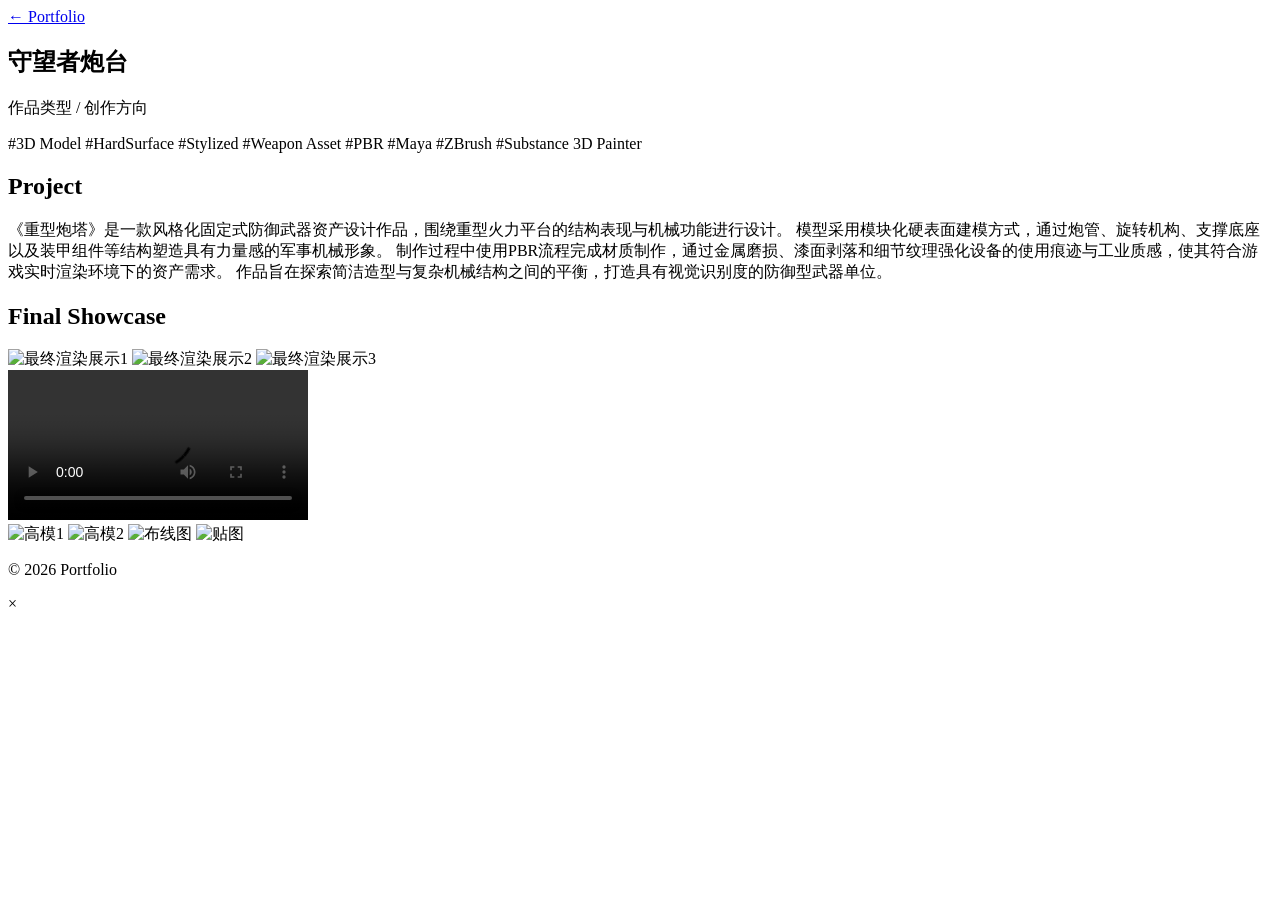
==== works/scene02.html @ 7ff1307a "Add files via upload" ====
<!DOCTYPE html>

<html lang="zh-CN">


<head>


<meta charset="UTF-8">


<meta name="viewport" content="width=device-width, initial-scale=1.0">


<!--
网页标题

修改为当前作品名称

例如：
Snow Spirit | Portfolio

-->

<title>
守望者炮台 | Portfolio
</title>



<!--
作品页独立样式

路径不要修改

-->

<link rel="stylesheet" href="../css/project.css">

<script src="../js/project.js"></script>


</head>



<body>



<!-- ==========================
顶部导航
========================== -->


<header class="work-header">


<a href="../index.html">

← Portfolio

</a>


</header>







<!-- ==========================
作品信息
========================== -->


<section class="project-info">



<!--

作品名称

修改这里

-->

<h1>

守望者炮台

</h1>




<!--

一句话介绍

例如：

Stylized Character Design

Steam Punk Hard Surface Asset

UE5 Environment Design

-->

<p class="subtitle">

作品类型 / 创作方向

</p>







<!--

作品标签

手动填写

增加或删除 span 即可


例如：

Character
Stylized
PBR
ZBrush
UE5
Prop：道具
Sci-Fi：科幻
Industrial：工业风
ConseptDesign：概念设计
HardSurface：硬表面
3DRendering：3D渲染


-->



<div class="tags">


<span>
#3D Model
</span>


<span>
#HardSurface
</span>


<span>
#Stylized
</span>


<span>
#Weapon Asset
</span>


<span>
#PBR
</span>


<span>
#Maya
</span>


<span>
#ZBrush
</span>



<span>
#Substance 3D Painter
</span>

</div>




</section>









<!-- ==========================
项目说明
========================== -->


<section class="project-description">



<h2>

Project

</h2>



<!--

项目说明

建议控制：

100-200字


内容：

1. 项目背景

2. 设计思路

3. 制作目标


-->



<p>


《重型炮塔》是一款风格化固定式防御武器资产设计作品，围绕重型火力平台的结构表现与机械功能进行设计。
模型采用模块化硬表面建模方式，通过炮管、旋转机构、支撑底座以及装甲组件等结构塑造具有力量感的军事机械形象。
制作过程中使用PBR流程完成材质制作，通过金属磨损、漆面剥落和细节纹理强化设备的使用痕迹与工业质感，使其符合游戏实时渲染环境下的资产需求。
作品旨在探索简洁造型与复杂机械结构之间的平衡，打造具有视觉识别度的防御型武器单位。

</p>



</section>









<!-- ==========================
最终展示区域
========================== -->


<section class="project-gallery">



<h2>

Final Showcase

</h2>





<!--

最终图片展示


复制下面img即可增加图片


图片不会裁剪

保证模型细节完整


-->
<!-- demo替换为项目名称，没有相关资源就删除 -->


<img src="../assets/image/scene02/tbrender01.png"				

alt="最终渲染展示1">


<img src="../assets/image/scene02/tbrender02.png"				

alt="最终渲染展示2">


<img src="../assets/image/scene02/tbrender03.png"				

alt="最终渲染展示3">



<!--
视频展示
如果没有视频：
删除整个video-box
-->
<div class="video-box">
<video controls>
<source src="../assets/video/scene02.mp4">			<!--demo更改为这个项目的名称-->
您的浏览器不支持视频播放
</video>
</div>

<img src="../assets/image/scene02/high01.jpg"

alt="高模1">


<img src="../assets/image/scene02/high02.jpg"

alt="高模2">


<img src="../assets/image/scene02/wiring.jpg"

alt="布线图">


<img src="../assets/image/scene02/texture.jpg"

alt="贴图">







</section>









<!-- ==========================
底部
========================== -->


<footer>


<p>

© 2026 Portfolio

</p>


</footer>




</body>


<!-- 图片预览模态框 -->

<div id="lightbox" class="lightbox">

    <span class="lightbox-close">×</span>

    <img class="lightbox-content" id="lightbox-img">

</div>


</html>
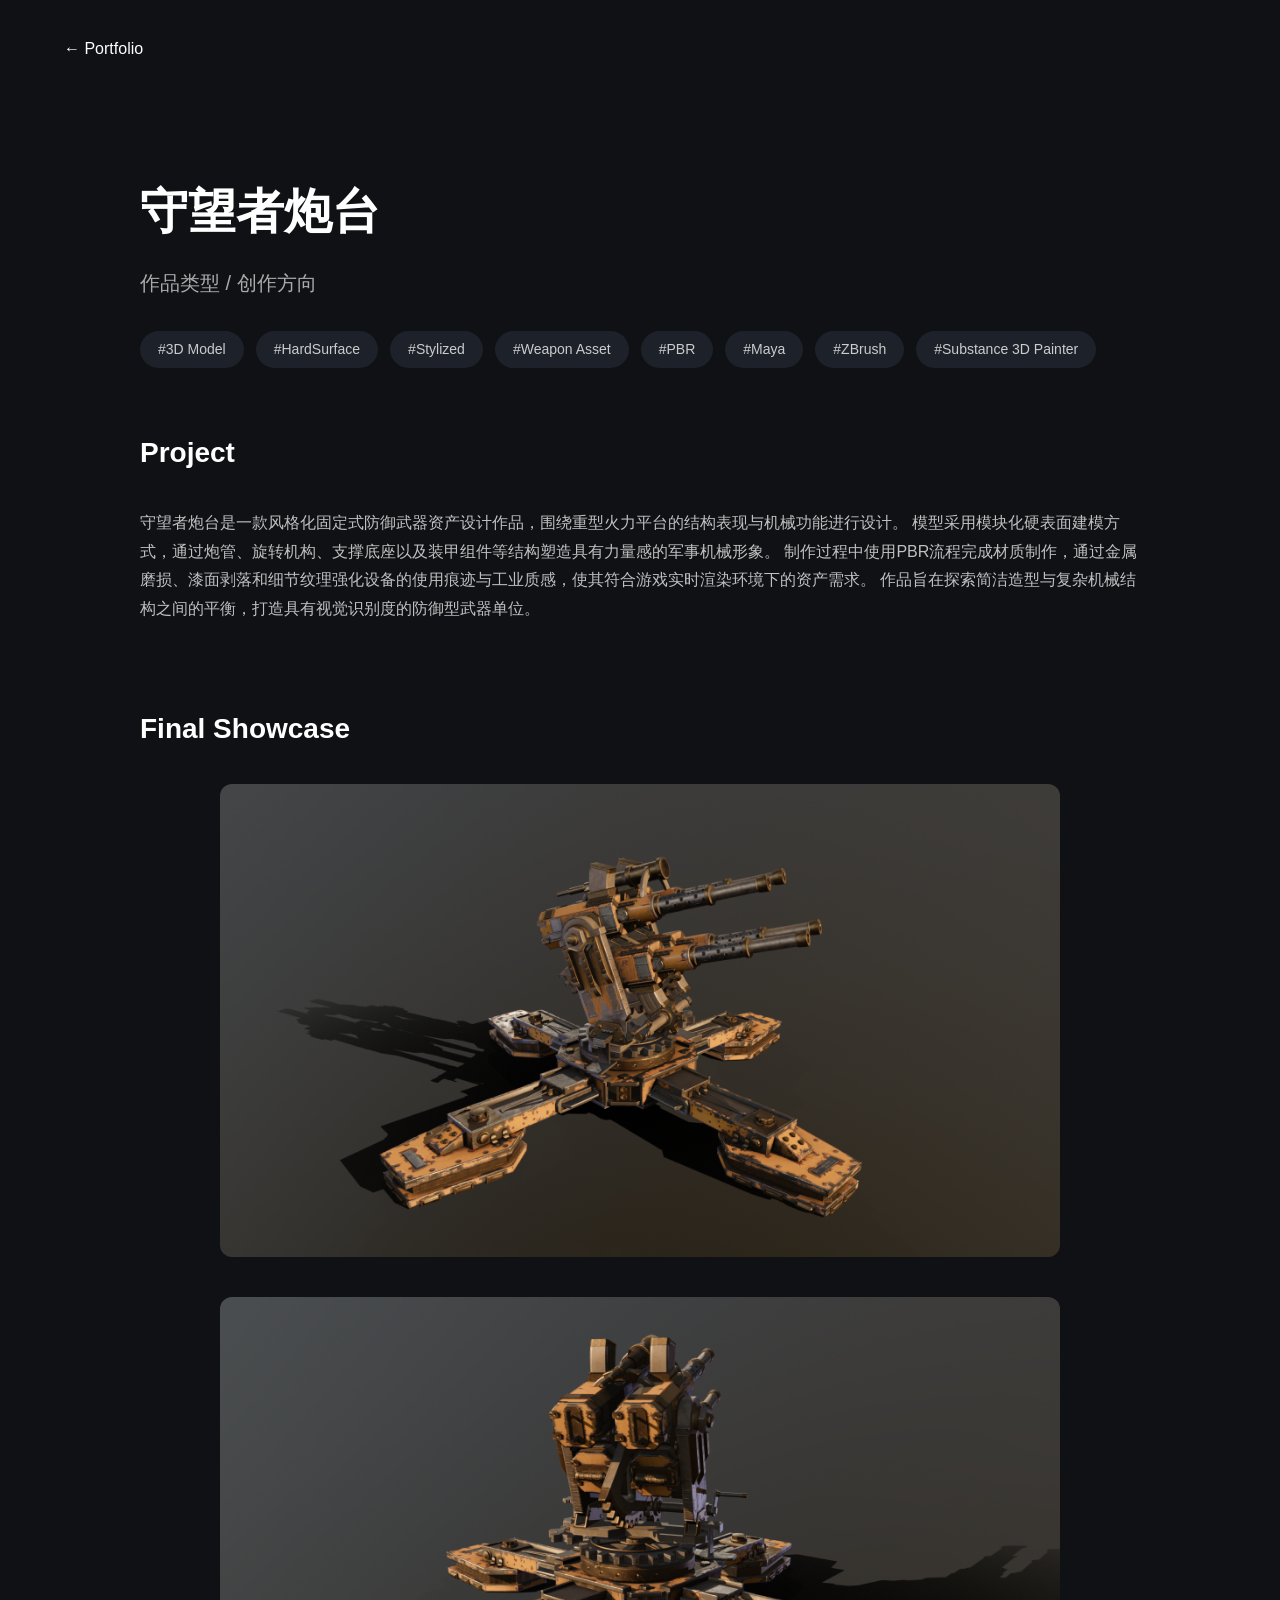
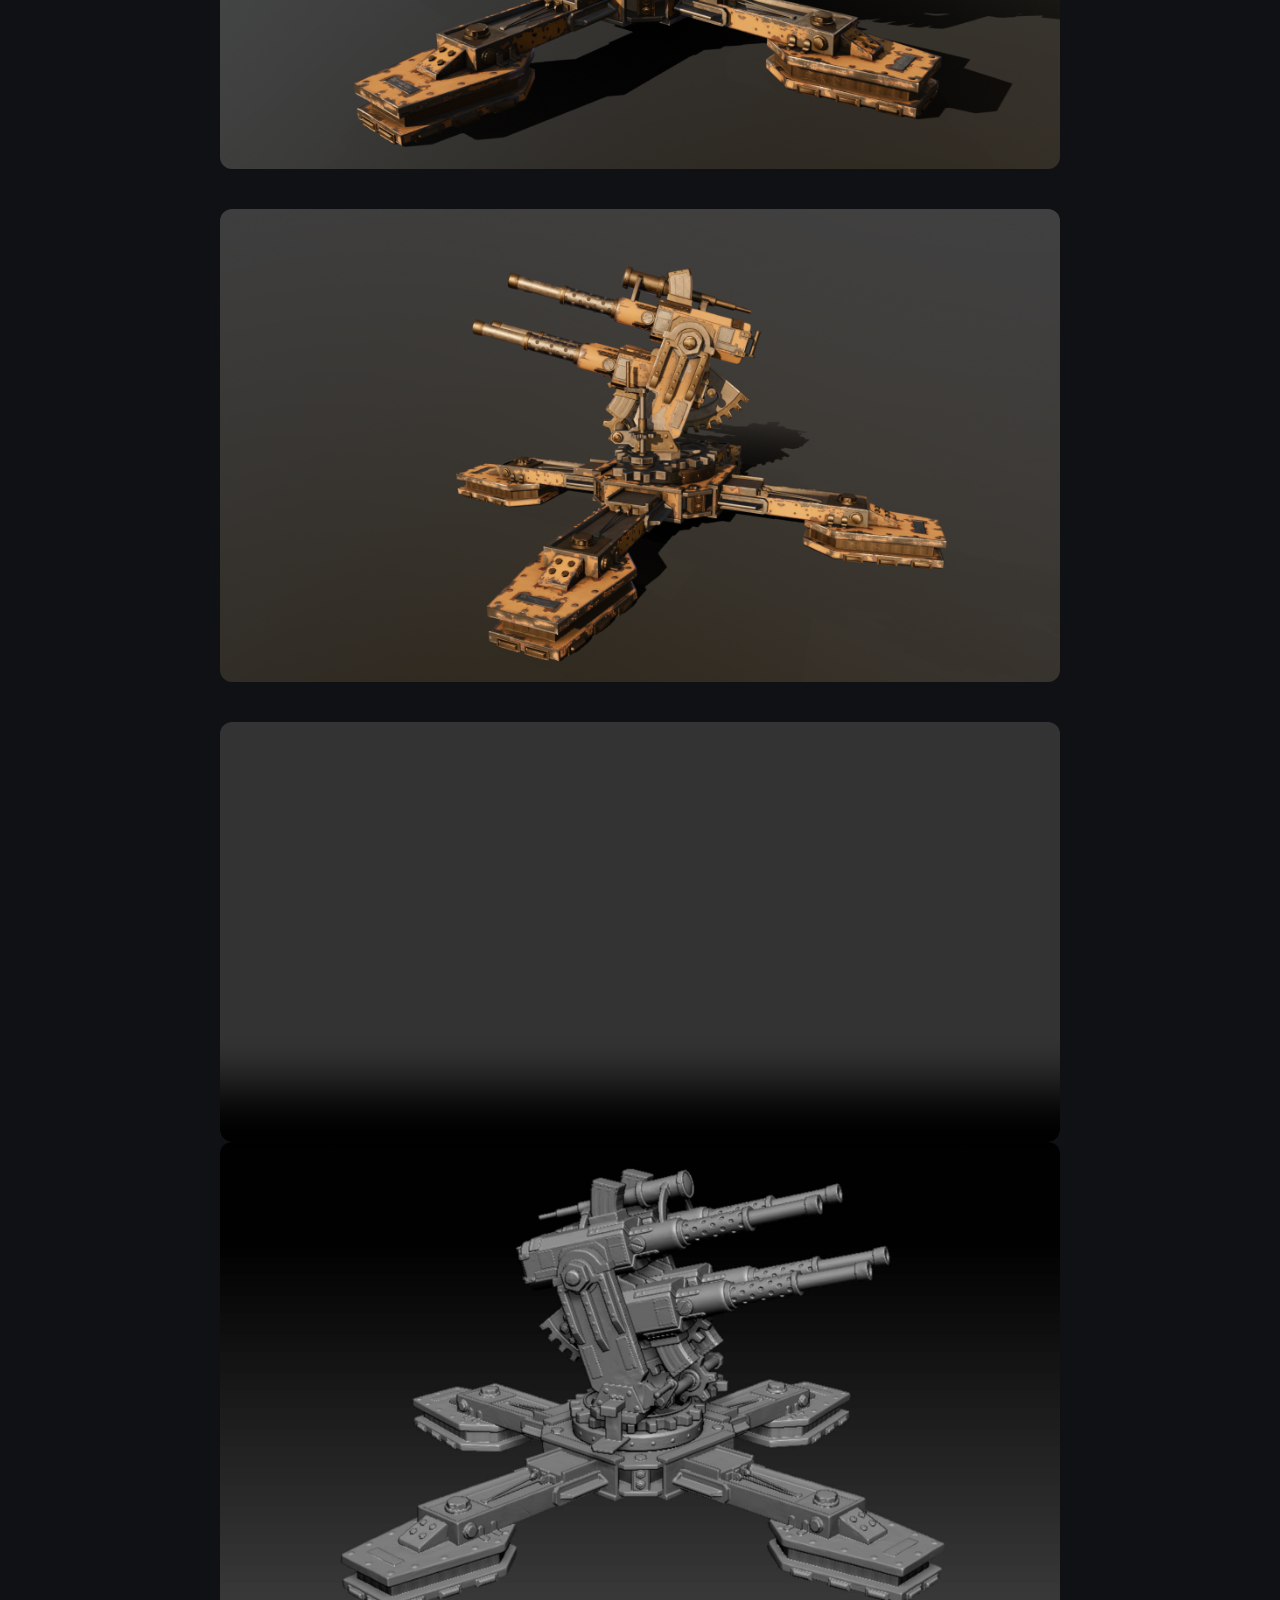
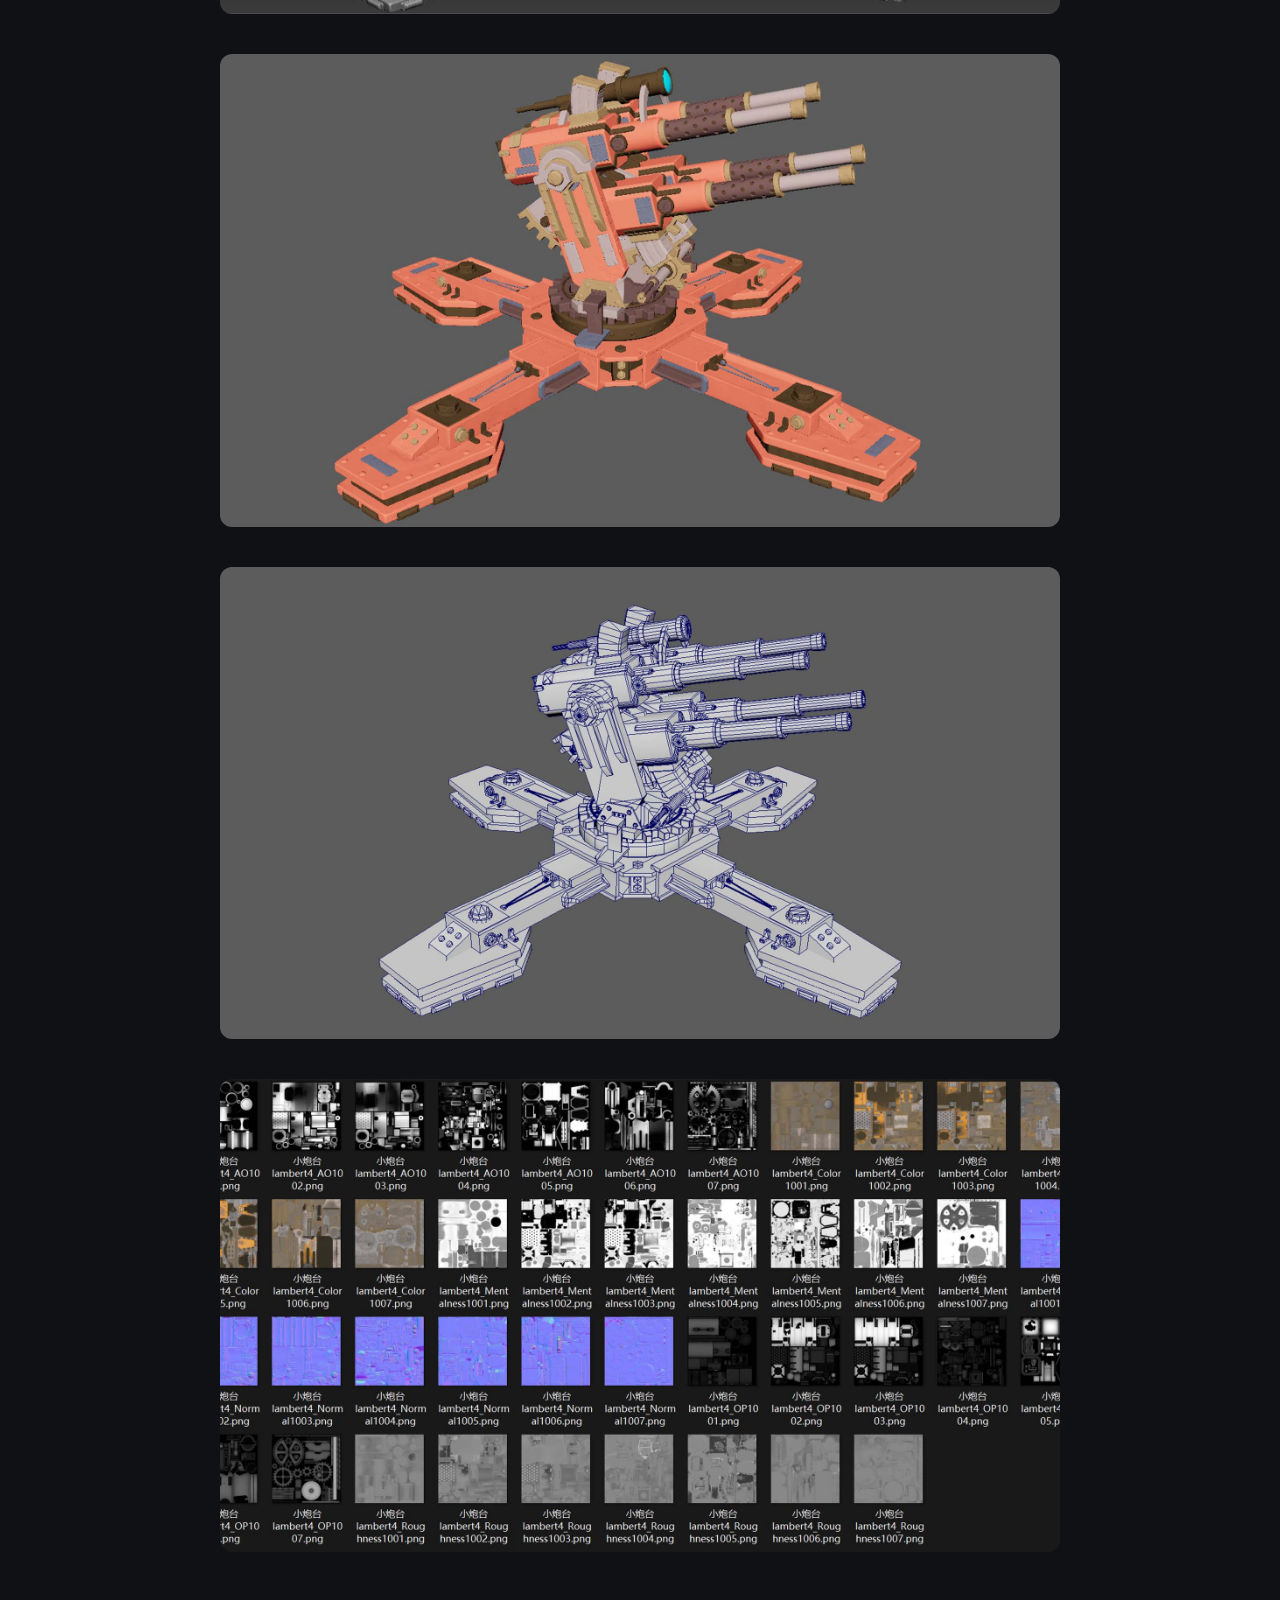
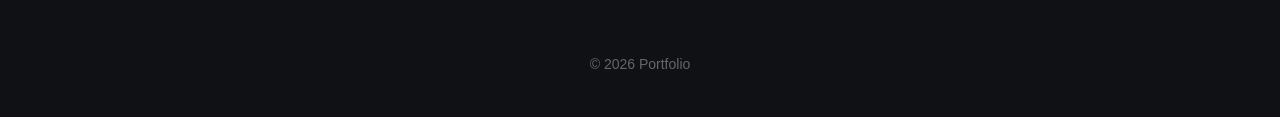
==== commit 1001562e: "Inital commit" ====
--- a/works/scene02.html
+++ b/works/scene02.html
@@ -251,7 +251,7 @@
 <p>
 
 
-《重型炮塔》是一款风格化固定式防御武器资产设计作品，围绕重型火力平台的结构表现与机械功能进行设计。
+守望者炮台是一款风格化固定式防御武器资产设计作品，围绕重型火力平台的结构表现与机械功能进行设计。
 模型采用模块化硬表面建模方式，通过炮管、旋转机构、支撑底座以及装甲组件等结构塑造具有力量感的军事机械形象。
 制作过程中使用PBR流程完成材质制作，通过金属磨损、漆面剥落和细节纹理强化设备的使用痕迹与工业质感，使其符合游戏实时渲染环境下的资产需求。
 作品旨在探索简洁造型与复杂机械结构之间的平衡，打造具有视觉识别度的防御型武器单位。
--- a/css/project.css
+++ b/css/project.css
@@ -0,0 +1,626 @@
+/* ==========================
+   Project Page Style
+
+   ArtStation Style
+
+   Wang Xingqi Portfolio
+
+========================== */
+
+
+
+
+
+
+/* ==========================
+   全局设置
+
+   与主页保持统一
+
+========================== */
+
+
+*{
+
+margin:0;
+
+padding:0;
+
+box-sizing:border-box;
+
+}
+
+
+
+body{
+
+
+background:#0f1115;
+
+
+color:#ffffff;
+
+
+font-family:
+
+"Microsoft YaHei",
+
+Arial,
+
+sans-serif;
+
+
+line-height:1.8;
+
+
+}
+
+
+
+
+a{
+
+
+color:white;
+
+
+text-decoration:none;
+
+
+transition:.3s;
+
+
+}
+
+
+
+
+a:hover{
+
+
+color:#59a8ff;
+
+
+}
+
+
+
+
+
+/* ==========================
+   返回按钮
+
+========================== */
+
+
+.work-header{
+
+
+width:90%;
+
+
+max-width:1400px;
+
+
+margin:auto;
+
+
+padding:35px 0;
+
+
+font-size:16px;
+
+
+}
+
+
+
+
+
+/* ==========================
+   作品信息区域
+
+========================== */
+
+
+.project-info{
+
+
+width:90%;
+
+
+max-width:1000px;
+
+
+margin:70px auto 40px;
+
+
+}
+
+
+
+
+.project-info h1{
+
+
+font-size:48px;
+
+
+font-weight:600;
+
+
+margin-bottom:10px;
+
+
+}
+
+
+
+
+.subtitle{
+
+
+font-size:20px;
+
+
+color:#aaa;
+
+
+margin-bottom:30px;
+
+
+}
+
+
+
+
+/* ==========================
+   标签
+
+========================== */
+
+
+.tags{
+
+
+display:flex;
+
+
+flex-wrap:wrap;
+
+
+gap:12px;
+
+
+}
+
+
+
+
+.tags span{
+
+
+background:#1d2129;
+
+
+border-radius:20px;
+
+
+padding:6px 18px;
+
+
+font-size:14px;
+
+
+color:#ccc;
+
+
+transition:.3s;
+
+
+}
+
+
+
+
+.tags span:hover{
+
+
+background:#59a8ff;
+
+
+color:white;
+
+
+}
+
+
+
+
+
+/* ==========================
+   项目说明
+
+========================== */
+
+
+.project-description{
+
+
+width:90%;
+
+
+max-width:1000px;
+
+
+margin:60px auto;
+
+
+}
+
+
+
+
+.project-description h2,
+
+
+.project-gallery h2{
+
+
+font-size:28px;
+
+
+margin-bottom:30px;
+
+
+}
+
+
+
+
+.project-description p{
+
+
+color:#c0c0c0;
+
+
+font-size:16px;
+
+
+}
+
+
+
+
+
+/* ==========================
+   最终展示区域
+
+========================== */
+
+
+.project-gallery{
+
+
+width:90%;
+
+
+max-width:1000px;
+
+
+margin:80px auto;
+
+
+}
+
+
+
+
+.project-gallery img{
+
+
+    width:84%;
+
+
+    display:block;
+
+
+    margin:0 auto 40px;
+
+
+    border-radius:12px;
+
+
+}
+
+
+
+
+
+/* ==========================
+   视频
+
+========================== */
+
+
+.video-box{
+
+
+width:84%;
+
+margin:40px auto 0;
+
+
+}
+
+
+
+
+.video-box video{
+
+
+width:100%;
+
+
+display:block;
+
+
+border-radius:12px;
+
+
+}
+
+
+
+
+
+/* ==========================
+   底部
+
+========================== */
+
+
+footer{
+
+
+width:90%;
+
+
+max-width:1400px;
+
+
+margin:100px auto 40px;
+
+
+text-align:center;
+
+
+color:#666;
+
+
+font-size:14px;
+
+
+}
+
+
+
+
+
+/* ==========================
+   手机端适配
+
+========================== */
+
+
+@media(max-width:768px){
+
+
+
+.work-header{
+
+
+padding:20px 0;
+
+
+}
+
+
+
+
+.project-info h1{
+
+
+font-size:36px;
+
+
+}
+
+
+
+
+.subtitle{
+
+
+font-size:16px;
+
+
+}
+
+
+
+
+.project-description p{
+
+
+font-size:15px;
+
+
+}
+
+
+
+
+.project-gallery img{
+
+
+margin-bottom:25px;
+
+
+}
+
+
+
+
+}
+
+
+
+
+/* ==========================
+   图片预览模态框
+========================== */
+
+
+.lightbox{
+
+
+display:none;
+
+
+position:fixed;
+
+
+top:0;
+
+
+left:0;
+
+
+width:100%;
+
+
+height:100%;
+
+
+background:rgba(0,0,0,0.9);
+
+
+z-index:1000;
+
+
+justify-content:center;
+
+
+align-items:center;
+
+
+cursor:zoom-out;
+
+
+}
+
+
+
+
+.lightbox.active{
+
+
+display:flex;
+
+
+animation:fadeIn 0.2s ease;
+
+
+}
+
+
+
+
+.lightbox-content{
+
+
+max-width:90%;
+
+
+max-height:90%;
+
+
+object-fit:contain;
+
+
+animation:scaleIn 0.2s ease;
+
+
+}
+
+
+
+
+.lightbox-close{
+
+
+position:absolute;
+
+
+top:20px;
+
+
+right:30px;
+
+
+font-size:40px;
+
+
+color:#fff;
+
+
+cursor:pointer;
+
+
+transition:color 0.3s;
+
+
+user-select:none;
+
+
+}
+
+
+
+
+.lightbox-close:hover{
+
+
+color:#59a8ff;
+
+
+}
+
+
+
+
+@keyframes fadeIn{
+
+
+from{opacity:0;}
+
+
+to{opacity:1;}
+
+
+}
+
+
+
+
+@keyframes scaleIn{
+
+
+from{transform:scale(0.9);}
+
+
+to{transform:scale(1);}
+
+
+}
